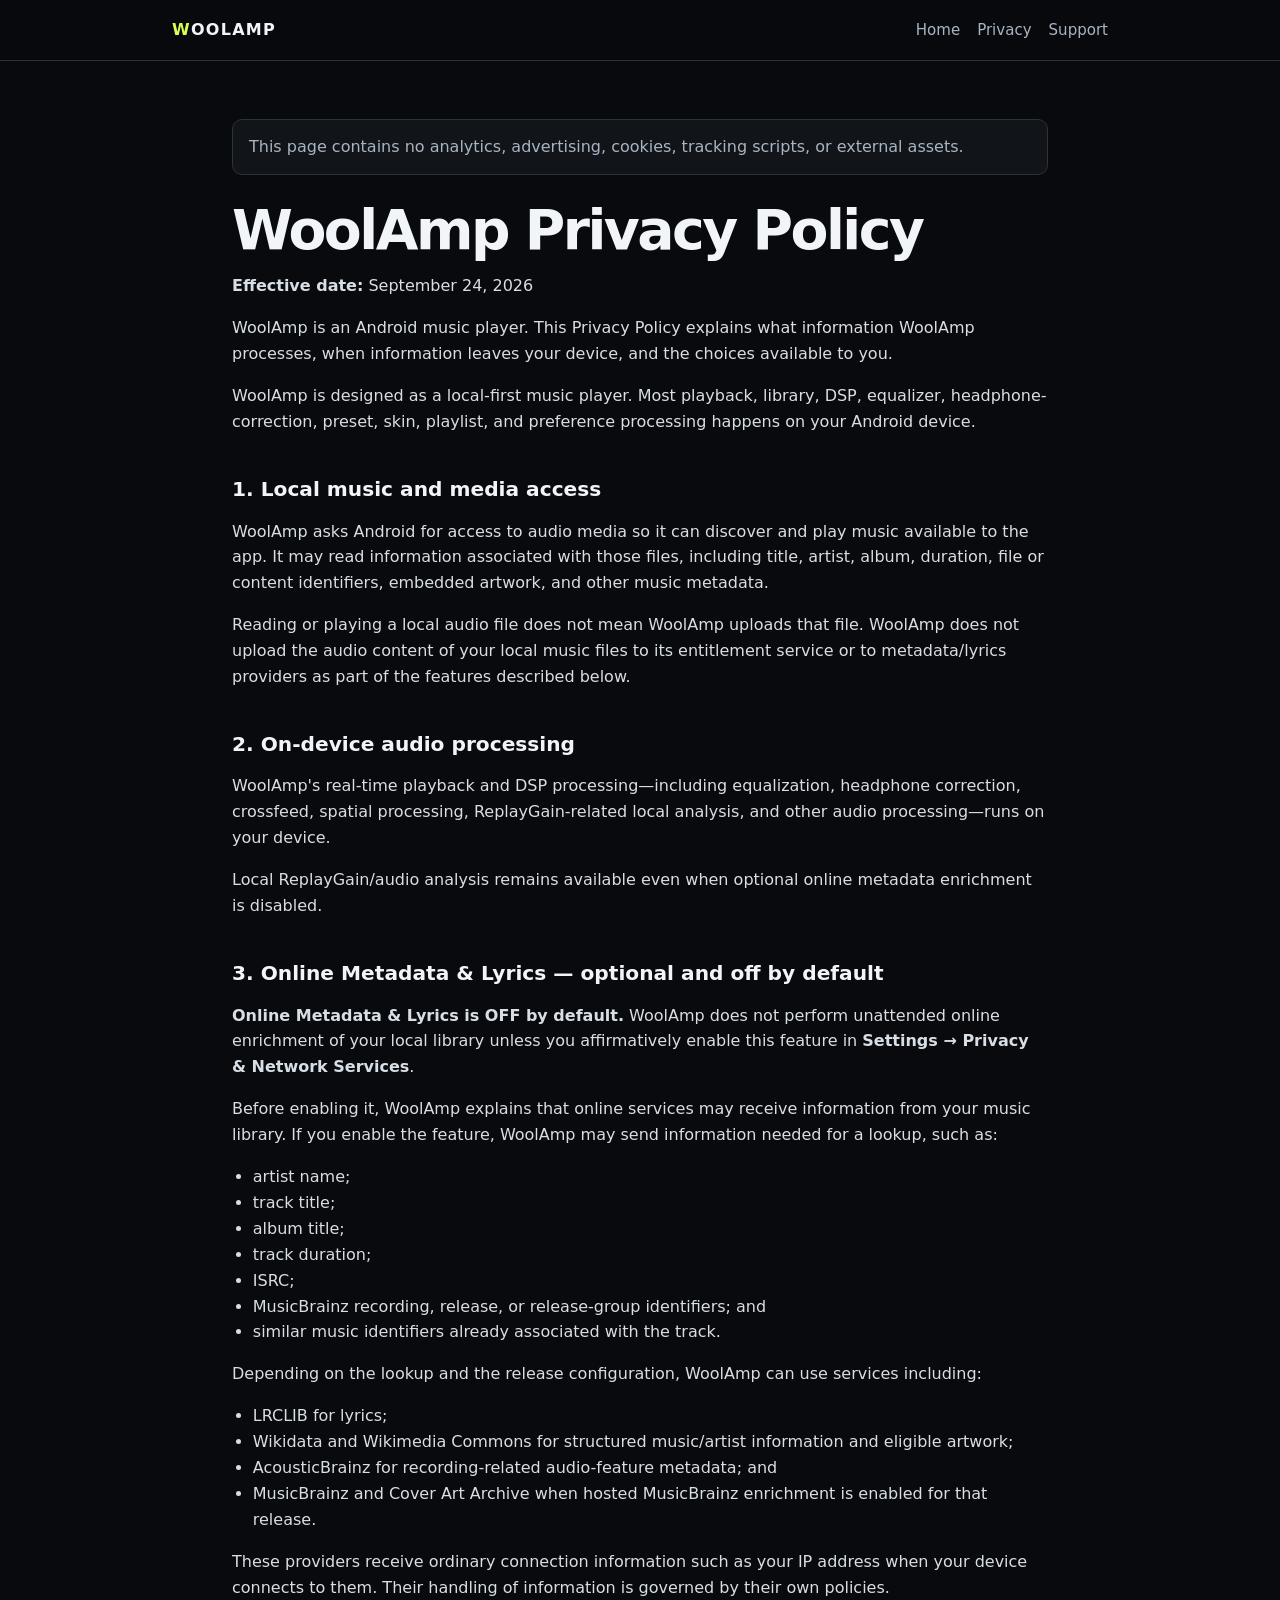
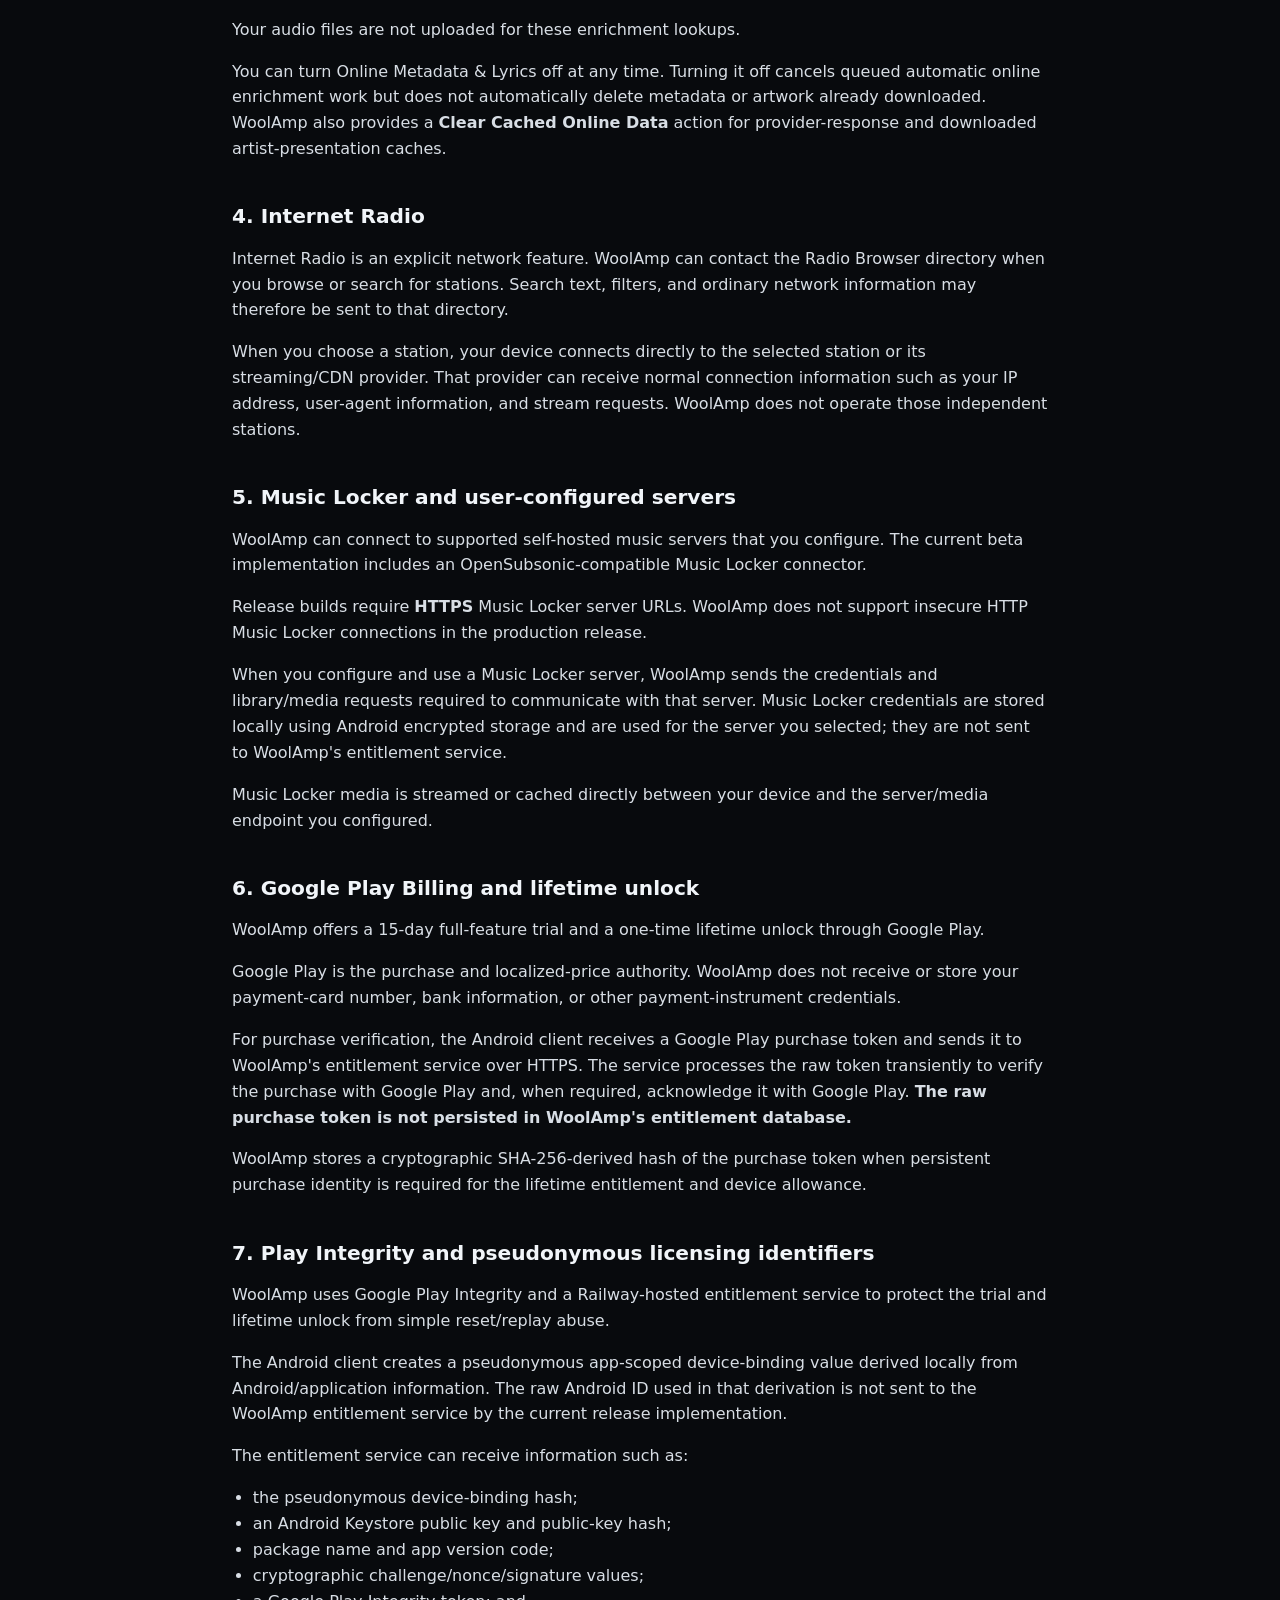
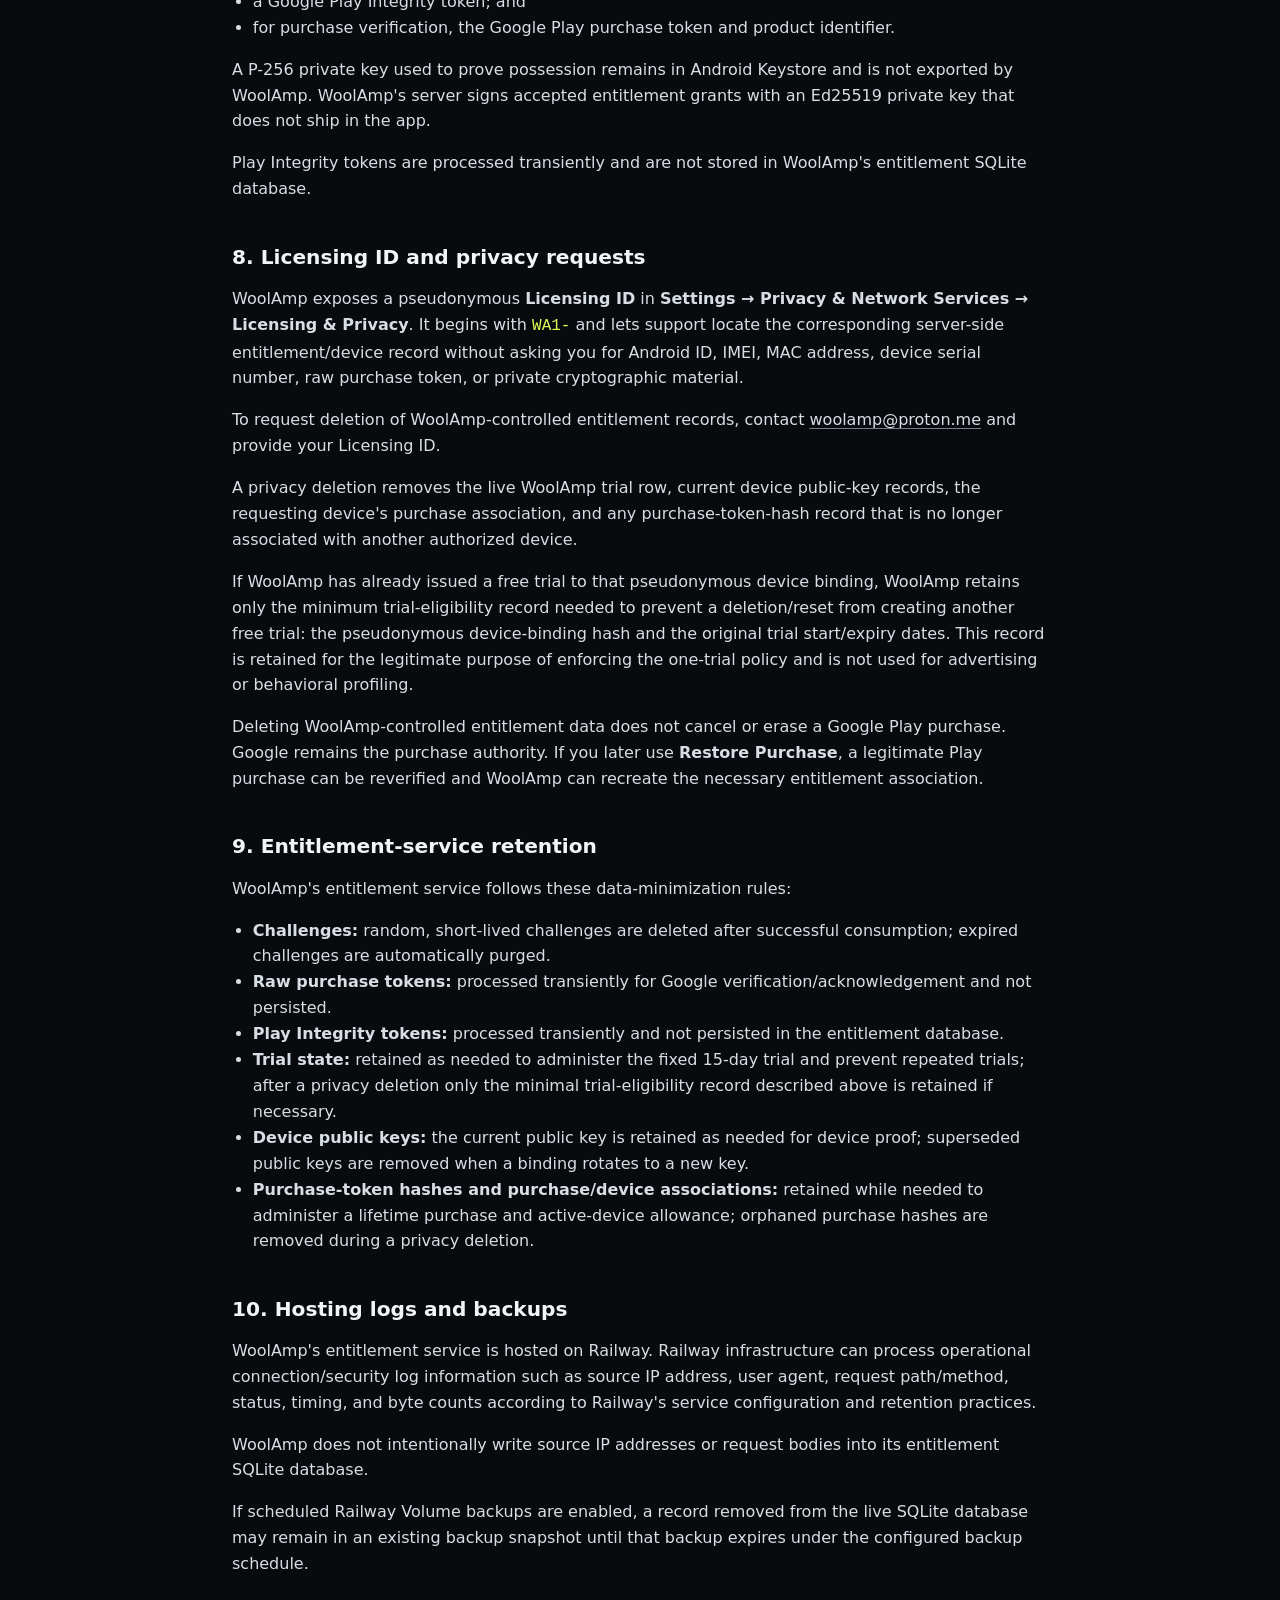
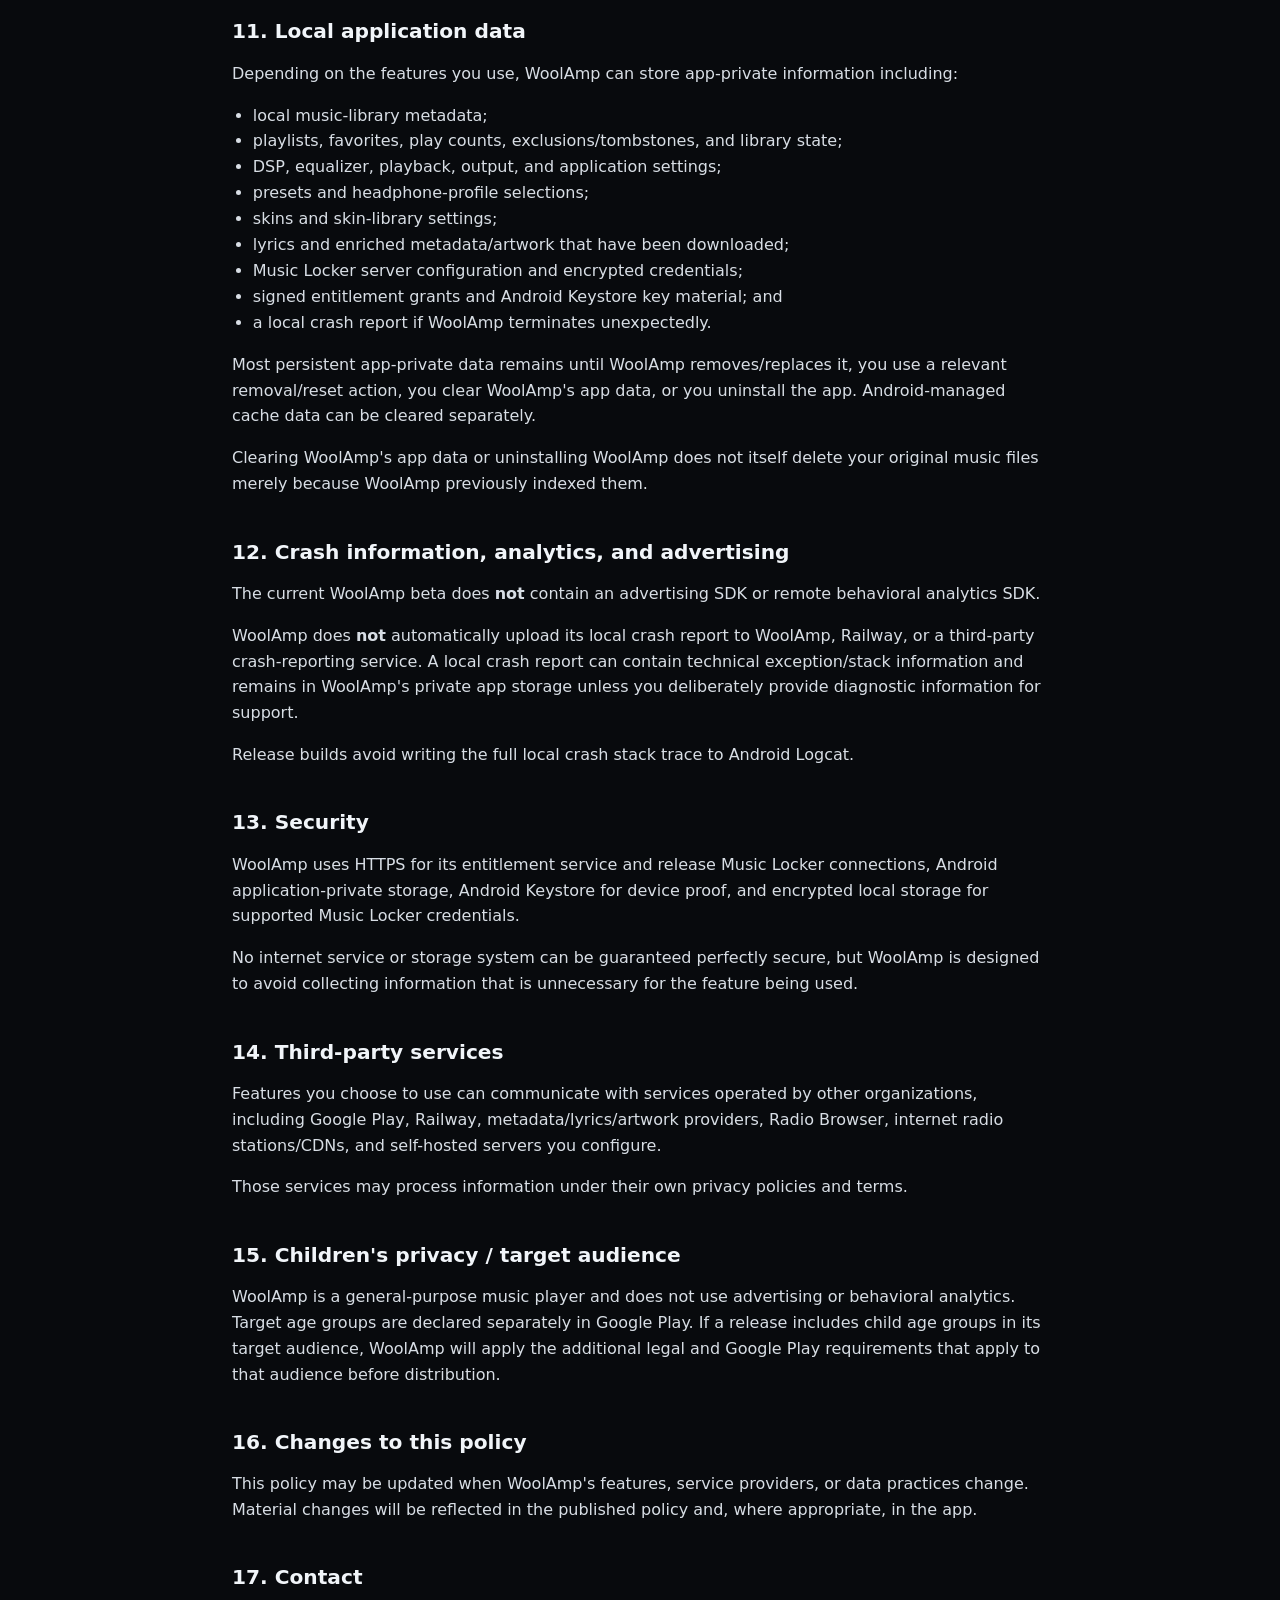
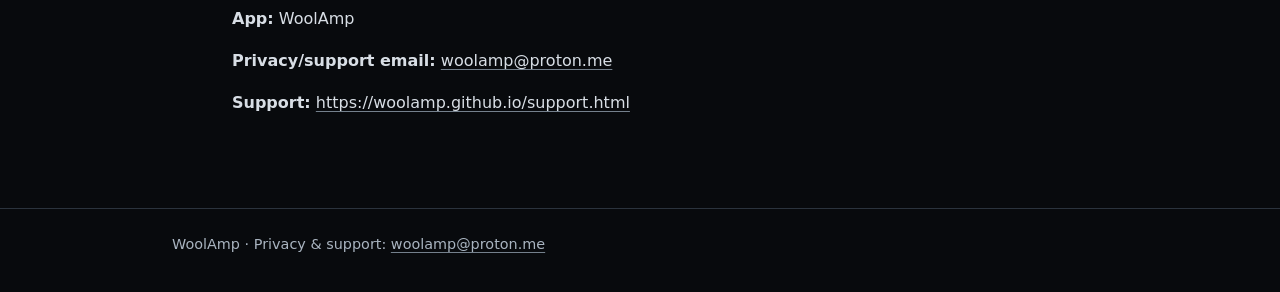
==== privacy-policy.html @ fbba28f6 "Resources" ====
<!doctype html>
<html lang="en">
<head>
<meta charset="utf-8">
<meta name="viewport" content="width=device-width,initial-scale=1">
<meta name="description" content="WoolAmp Privacy Policy: local media, optional online services, licensing, retention, deletion, security, and support.">
<meta name="color-scheme" content="dark">
<title>WoolAmp Privacy Policy</title>
<link rel="stylesheet" href="assets/site.css">
</head>
<body>
<header class="site-header"><div class="header-inner"><a class="brand" href="index.html"><span class="brand-mark">W</span>oolAmp</a><nav aria-label="Primary"><a href="index.html">Home</a><a href="privacy-policy.html">Privacy</a><a href="support.html">Support</a></nav></div></header>
<main class="policy">
<div class="notice">This page contains no analytics, advertising, cookies, tracking scripts, or external assets.</div>
<h1>WoolAmp Privacy Policy</h1>
<p><strong>Effective date:</strong> September 24, 2026</p>
<p>WoolAmp is an Android music player. This Privacy Policy explains what information WoolAmp processes, when information leaves your device, and the choices available to you.</p>
<p>WoolAmp is designed as a local-first music player. Most playback, library, DSP, equalizer, headphone-correction, preset, skin, playlist, and preference processing happens on your Android device.</p>
<h2>1. Local music and media access</h2>
<p>WoolAmp asks Android for access to audio media so it can discover and play music available to the app. It may read information associated with those files, including title, artist, album, duration, file or content identifiers, embedded artwork, and other music metadata.</p>
<p>Reading or playing a local audio file does not mean WoolAmp uploads that file. WoolAmp does not upload the audio content of your local music files to its entitlement service or to metadata/lyrics providers as part of the features described below.</p>
<h2>2. On-device audio processing</h2>
<p>WoolAmp's real-time playback and DSP processing—including equalization, headphone correction, crossfeed, spatial processing, ReplayGain-related local analysis, and other audio processing—runs on your device.</p>
<p>Local ReplayGain/audio analysis remains available even when optional online metadata enrichment is disabled.</p>
<h2>3. Online Metadata &amp; Lyrics — optional and off by default</h2>
<p><strong>Online Metadata &amp; Lyrics is OFF by default.</strong> WoolAmp does not perform unattended online enrichment of your local library unless you affirmatively enable this feature in <strong>Settings → Privacy &amp; Network Services</strong>.</p>
<p>Before enabling it, WoolAmp explains that online services may receive information from your music library. If you enable the feature, WoolAmp may send information needed for a lookup, such as:</p>
<ul>
<li>artist name;</li>
<li>track title;</li>
<li>album title;</li>
<li>track duration;</li>
<li>ISRC;</li>
<li>MusicBrainz recording, release, or release-group identifiers; and</li>
<li>similar music identifiers already associated with the track.</li>
</ul>
<p>Depending on the lookup and the release configuration, WoolAmp can use services including:</p>
<ul>
<li>LRCLIB for lyrics;</li>
<li>Wikidata and Wikimedia Commons for structured music/artist information and eligible artwork;</li>
<li>AcousticBrainz for recording-related audio-feature metadata; and</li>
<li>MusicBrainz and Cover Art Archive when hosted MusicBrainz enrichment is enabled for that release.</li>
</ul>
<p>These providers receive ordinary connection information such as your IP address when your device connects to them. Their handling of information is governed by their own policies.</p>
<p>Your audio files are not uploaded for these enrichment lookups.</p>
<p>You can turn Online Metadata &amp; Lyrics off at any time. Turning it off cancels queued automatic online enrichment work but does not automatically delete metadata or artwork already downloaded. WoolAmp also provides a <strong>Clear Cached Online Data</strong> action for provider-response and downloaded artist-presentation caches.</p>
<h2>4. Internet Radio</h2>
<p>Internet Radio is an explicit network feature. WoolAmp can contact the Radio Browser directory when you browse or search for stations. Search text, filters, and ordinary network information may therefore be sent to that directory.</p>
<p>When you choose a station, your device connects directly to the selected station or its streaming/CDN provider. That provider can receive normal connection information such as your IP address, user-agent information, and stream requests. WoolAmp does not operate those independent stations.</p>
<h2>5. Music Locker and user-configured servers</h2>
<p>WoolAmp can connect to supported self-hosted music servers that you configure. The current beta implementation includes an OpenSubsonic-compatible Music Locker connector.</p>
<p>Release builds require <strong>HTTPS</strong> Music Locker server URLs. WoolAmp does not support insecure HTTP Music Locker connections in the production release.</p>
<p>When you configure and use a Music Locker server, WoolAmp sends the credentials and library/media requests required to communicate with that server. Music Locker credentials are stored locally using Android encrypted storage and are used for the server you selected; they are not sent to WoolAmp's entitlement service.</p>
<p>Music Locker media is streamed or cached directly between your device and the server/media endpoint you configured.</p>
<h2>6. Google Play Billing and lifetime unlock</h2>
<p>WoolAmp offers a 15-day full-feature trial and a one-time lifetime unlock through Google Play.</p>
<p>Google Play is the purchase and localized-price authority. WoolAmp does not receive or store your payment-card number, bank information, or other payment-instrument credentials.</p>
<p>For purchase verification, the Android client receives a Google Play purchase token and sends it to WoolAmp's entitlement service over HTTPS. The service processes the raw token transiently to verify the purchase with Google Play and, when required, acknowledge it with Google Play. <strong>The raw purchase token is not persisted in WoolAmp's entitlement database.</strong></p>
<p>WoolAmp stores a cryptographic SHA-256-derived hash of the purchase token when persistent purchase identity is required for the lifetime entitlement and device allowance.</p>
<h2>7. Play Integrity and pseudonymous licensing identifiers</h2>
<p>WoolAmp uses Google Play Integrity and a Railway-hosted entitlement service to protect the trial and lifetime unlock from simple reset/replay abuse.</p>
<p>The Android client creates a pseudonymous app-scoped device-binding value derived locally from Android/application information. The raw Android ID used in that derivation is not sent to the WoolAmp entitlement service by the current release implementation.</p>
<p>The entitlement service can receive information such as:</p>
<ul>
<li>the pseudonymous device-binding hash;</li>
<li>an Android Keystore public key and public-key hash;</li>
<li>package name and app version code;</li>
<li>cryptographic challenge/nonce/signature values;</li>
<li>a Google Play Integrity token; and</li>
<li>for purchase verification, the Google Play purchase token and product identifier.</li>
</ul>
<p>A P-256 private key used to prove possession remains in Android Keystore and is not exported by WoolAmp. WoolAmp's server signs accepted entitlement grants with an Ed25519 private key that does not ship in the app.</p>
<p>Play Integrity tokens are processed transiently and are not stored in WoolAmp's entitlement SQLite database.</p>
<h2>8. Licensing ID and privacy requests</h2>
<p>WoolAmp exposes a pseudonymous <strong>Licensing ID</strong> in <strong>Settings → Privacy &amp; Network Services → Licensing &amp; Privacy</strong>. It begins with <code>WA1-</code> and lets support locate the corresponding server-side entitlement/device record without asking you for Android ID, IMEI, MAC address, device serial number, raw purchase token, or private cryptographic material.</p>
<p>To request deletion of WoolAmp-controlled entitlement records, contact <a href="mailto:woolamp@proton.me">woolamp@proton.me</a> and provide your Licensing ID.</p>
<p>A privacy deletion removes the live WoolAmp trial row, current device public-key records, the requesting device's purchase association, and any purchase-token-hash record that is no longer associated with another authorized device.</p>
<p>If WoolAmp has already issued a free trial to that pseudonymous device binding, WoolAmp retains only the minimum trial-eligibility record needed to prevent a deletion/reset from creating another free trial: the pseudonymous device-binding hash and the original trial start/expiry dates. This record is retained for the legitimate purpose of enforcing the one-trial policy and is not used for advertising or behavioral profiling.</p>
<p>Deleting WoolAmp-controlled entitlement data does not cancel or erase a Google Play purchase. Google remains the purchase authority. If you later use <strong>Restore Purchase</strong>, a legitimate Play purchase can be reverified and WoolAmp can recreate the necessary entitlement association.</p>
<h2>9. Entitlement-service retention</h2>
<p>WoolAmp's entitlement service follows these data-minimization rules:</p>
<ul>
<li><strong>Challenges:</strong> random, short-lived challenges are deleted after successful consumption; expired challenges are automatically purged.</li>
<li><strong>Raw purchase tokens:</strong> processed transiently for Google verification/acknowledgement and not persisted.</li>
<li><strong>Play Integrity tokens:</strong> processed transiently and not persisted in the entitlement database.</li>
<li><strong>Trial state:</strong> retained as needed to administer the fixed 15-day trial and prevent repeated trials; after a privacy deletion only the minimal trial-eligibility record described above is retained if necessary.</li>
<li><strong>Device public keys:</strong> the current public key is retained as needed for device proof; superseded public keys are removed when a binding rotates to a new key.</li>
<li><strong>Purchase-token hashes and purchase/device associations:</strong> retained while needed to administer a lifetime purchase and active-device allowance; orphaned purchase hashes are removed during a privacy deletion.</li>
</ul>
<h2>10. Hosting logs and backups</h2>
<p>WoolAmp's entitlement service is hosted on Railway. Railway infrastructure can process operational connection/security log information such as source IP address, user agent, request path/method, status, timing, and byte counts according to Railway's service configuration and retention practices.</p>
<p>WoolAmp does not intentionally write source IP addresses or request bodies into its entitlement SQLite database.</p>
<p>If scheduled Railway Volume backups are enabled, a record removed from the live SQLite database may remain in an existing backup snapshot until that backup expires under the configured backup schedule.</p>
<h2>11. Local application data</h2>
<p>Depending on the features you use, WoolAmp can store app-private information including:</p>
<ul>
<li>local music-library metadata;</li>
<li>playlists, favorites, play counts, exclusions/tombstones, and library state;</li>
<li>DSP, equalizer, playback, output, and application settings;</li>
<li>presets and headphone-profile selections;</li>
<li>skins and skin-library settings;</li>
<li>lyrics and enriched metadata/artwork that have been downloaded;</li>
<li>Music Locker server configuration and encrypted credentials;</li>
<li>signed entitlement grants and Android Keystore key material; and</li>
<li>a local crash report if WoolAmp terminates unexpectedly.</li>
</ul>
<p>Most persistent app-private data remains until WoolAmp removes/replaces it, you use a relevant removal/reset action, you clear WoolAmp's app data, or you uninstall the app. Android-managed cache data can be cleared separately.</p>
<p>Clearing WoolAmp's app data or uninstalling WoolAmp does not itself delete your original music files merely because WoolAmp previously indexed them.</p>
<h2>12. Crash information, analytics, and advertising</h2>
<p>The current WoolAmp beta does <strong>not</strong> contain an advertising SDK or remote behavioral analytics SDK.</p>
<p>WoolAmp does <strong>not</strong> automatically upload its local crash report to WoolAmp, Railway, or a third-party crash-reporting service. A local crash report can contain technical exception/stack information and remains in WoolAmp's private app storage unless you deliberately provide diagnostic information for support.</p>
<p>Release builds avoid writing the full local crash stack trace to Android Logcat.</p>
<h2>13. Security</h2>
<p>WoolAmp uses HTTPS for its entitlement service and release Music Locker connections, Android application-private storage, Android Keystore for device proof, and encrypted local storage for supported Music Locker credentials.</p>
<p>No internet service or storage system can be guaranteed perfectly secure, but WoolAmp is designed to avoid collecting information that is unnecessary for the feature being used.</p>
<h2>14. Third-party services</h2>
<p>Features you choose to use can communicate with services operated by other organizations, including Google Play, Railway, metadata/lyrics/artwork providers, Radio Browser, internet radio stations/CDNs, and self-hosted servers you configure.</p>
<p>Those services may process information under their own privacy policies and terms.</p>
<h2>15. Children's privacy / target audience</h2>
<p>WoolAmp is a general-purpose music player and does not use advertising or behavioral analytics. Target age groups are declared separately in Google Play. If a release includes child age groups in its target audience, WoolAmp will apply the additional legal and Google Play requirements that apply to that audience before distribution.</p>
<h2>16. Changes to this policy</h2>
<p>This policy may be updated when WoolAmp's features, service providers, or data practices change. Material changes will be reflected in the published policy and, where appropriate, in the app.</p>
<h2>17. Contact</h2>
<p><strong>App:</strong> WoolAmp</p>
<p><strong>Privacy/support email:</strong> <a href="mailto:woolamp@proton.me">woolamp@proton.me</a></p>
<p><strong>Support:</strong> <a href="https://woolamp.github.io/support.html">https://woolamp.github.io/support.html</a></p>
</main>
<footer><div class="footer-inner">WoolAmp · Privacy &amp; support: <a href="mailto:woolamp@proton.me">woolamp@proton.me</a></div></footer>
</body>
</html>
---- assets/site.css ----
:root{color-scheme:dark;--bg:#080a0d;--panel:#11151a;--panel2:#171c22;--text:#f1f5f9;--muted:#a9b4c0;--line:#2b333d;--accent:#d9ff54;--accent2:#b8df35;--max:980px;font-family:Inter,ui-sans-serif,system-ui,-apple-system,BlinkMacSystemFont,"Segoe UI",sans-serif}
*{box-sizing:border-box}html{background:var(--bg)}body{margin:0;background:var(--bg);color:var(--text);line-height:1.62}a{color:inherit;text-decoration-color:#74808c;text-underline-offset:.18em}a:hover{color:var(--accent);text-decoration-color:var(--accent)}.site-header{border-bottom:1px solid var(--line);background:rgba(8,10,13,.96)}.header-inner{max-width:var(--max);margin:0 auto;padding:17px 22px;display:flex;gap:24px;align-items:center;justify-content:space-between}.brand{font-weight:780;letter-spacing:.08em;text-transform:uppercase;text-decoration:none}.brand-mark{color:var(--accent)}nav{display:flex;flex-wrap:wrap;gap:17px}nav a{color:var(--muted);text-decoration:none;font-size:.94rem}main{max-width:var(--max);margin:0 auto;padding:58px 22px 76px}.hero{max-width:760px;padding:28px 0 26px}.eyebrow{color:var(--accent);font-size:.78rem;font-weight:800;letter-spacing:.14em;text-transform:uppercase}h1{margin:.18em 0 .3em;font-size:clamp(2.2rem,7vw,4.8rem);line-height:.98;letter-spacing:-.045em}.policy h1,.support h1{font-size:clamp(2rem,5vw,3.45rem)}h2{margin:2.1em 0 .55em;font-size:1.26rem;line-height:1.25}p,li{color:#d8dee5}.lede{color:var(--muted);font-size:clamp(1.05rem,2.2vw,1.25rem);max-width:700px}.cards{display:grid;grid-template-columns:repeat(2,minmax(0,1fr));gap:14px;margin-top:34px}.card{display:block;border:1px solid var(--line);background:var(--panel);border-radius:14px;padding:22px;text-decoration:none}.card:hover{border-color:#66717c;background:var(--panel2);color:var(--text)}.card strong{display:block;margin-bottom:7px;font-size:1.06rem}.card span{color:var(--muted)}.notice{border:1px solid var(--line);background:var(--panel);border-radius:10px;padding:14px 16px;color:var(--muted);margin:0 0 28px}.policy{max-width:860px}.policy ul{padding-left:1.3rem}.policy code,.support code{font-family:ui-monospace,SFMono-Regular,Menlo,Consolas,monospace;color:var(--accent)}.contact-box{margin-top:28px;border:1px solid var(--line);background:var(--panel);border-radius:14px;padding:20px}.button{display:inline-block;margin-top:8px;padding:10px 15px;border-radius:9px;background:var(--accent);color:#111;text-decoration:none;font-weight:750}.button:hover{color:#000;background:var(--accent2)}footer{border-top:1px solid var(--line);color:var(--muted)}.footer-inner{max-width:var(--max);margin:0 auto;padding:24px 22px 38px;font-size:.9rem}@media(max-width:680px){.header-inner{align-items:flex-start;flex-direction:column;gap:10px}main{padding-top:38px}.cards{grid-template-columns:1fr}}
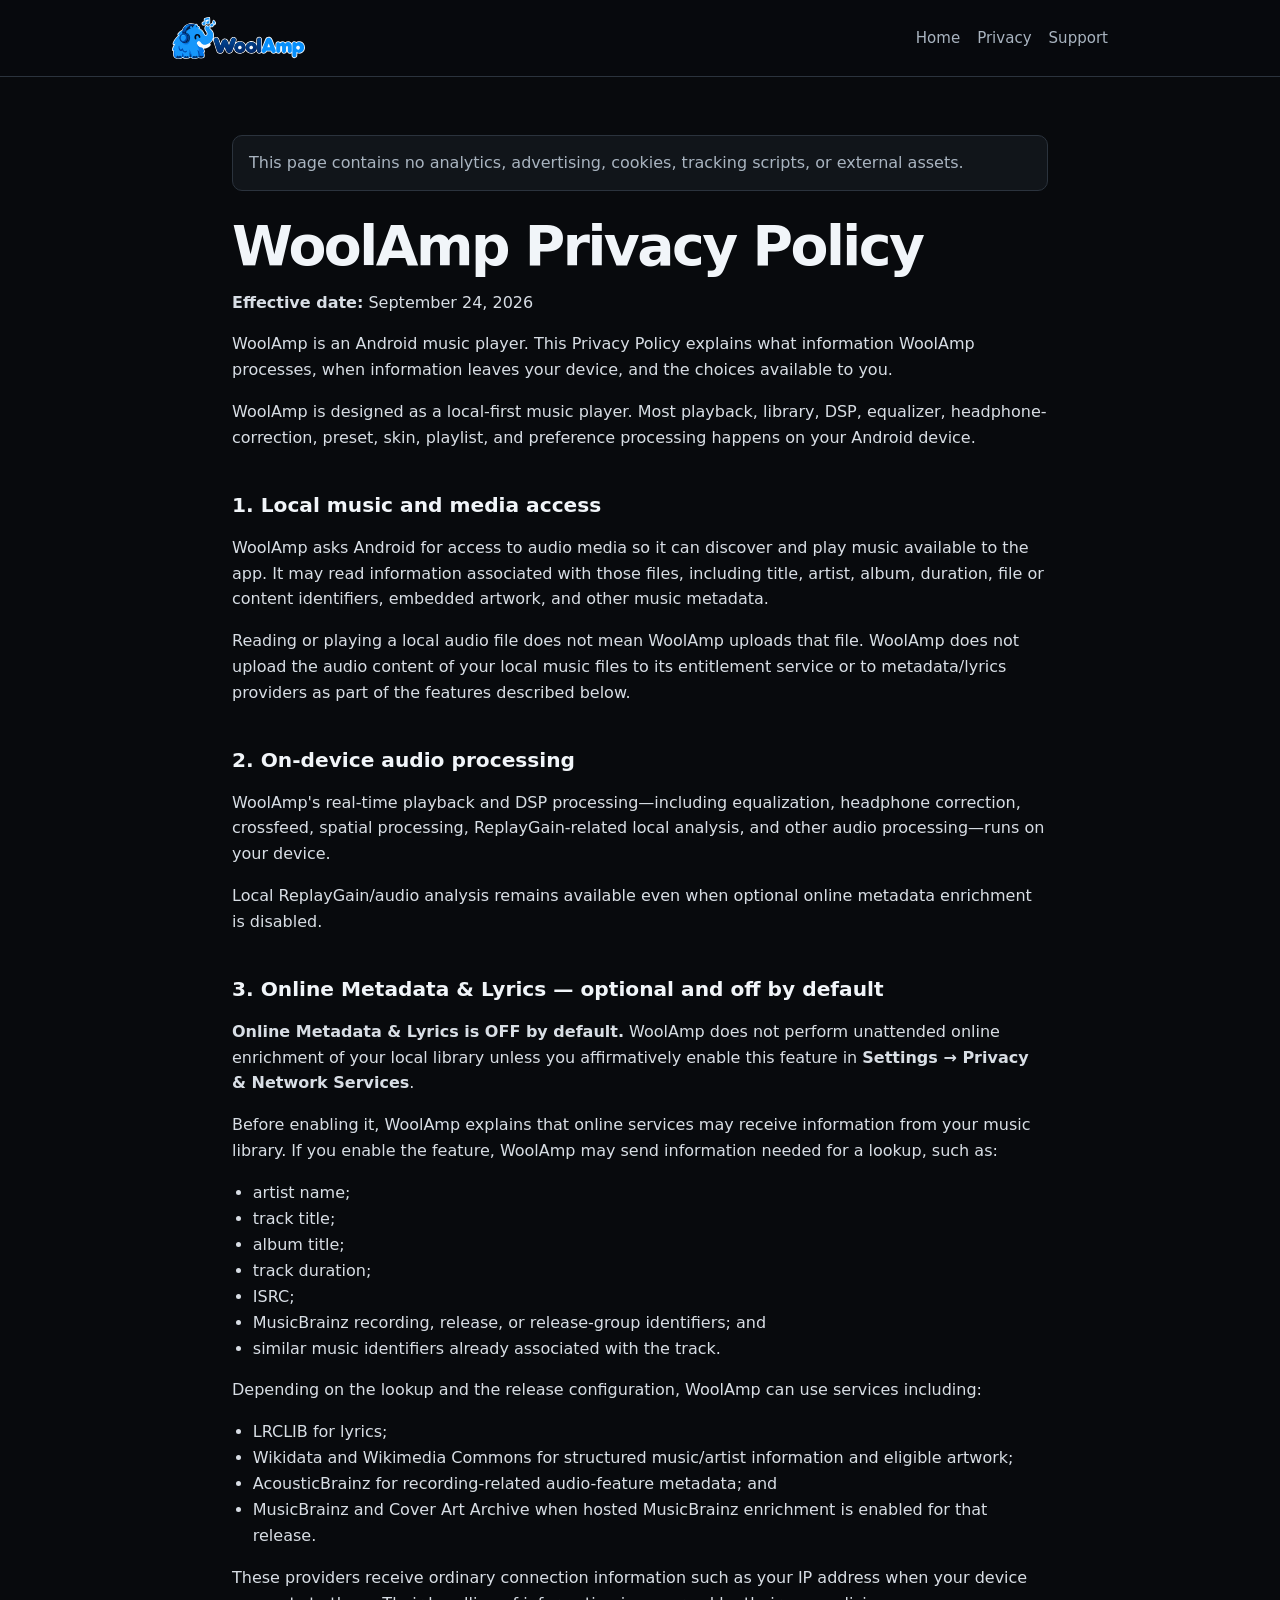
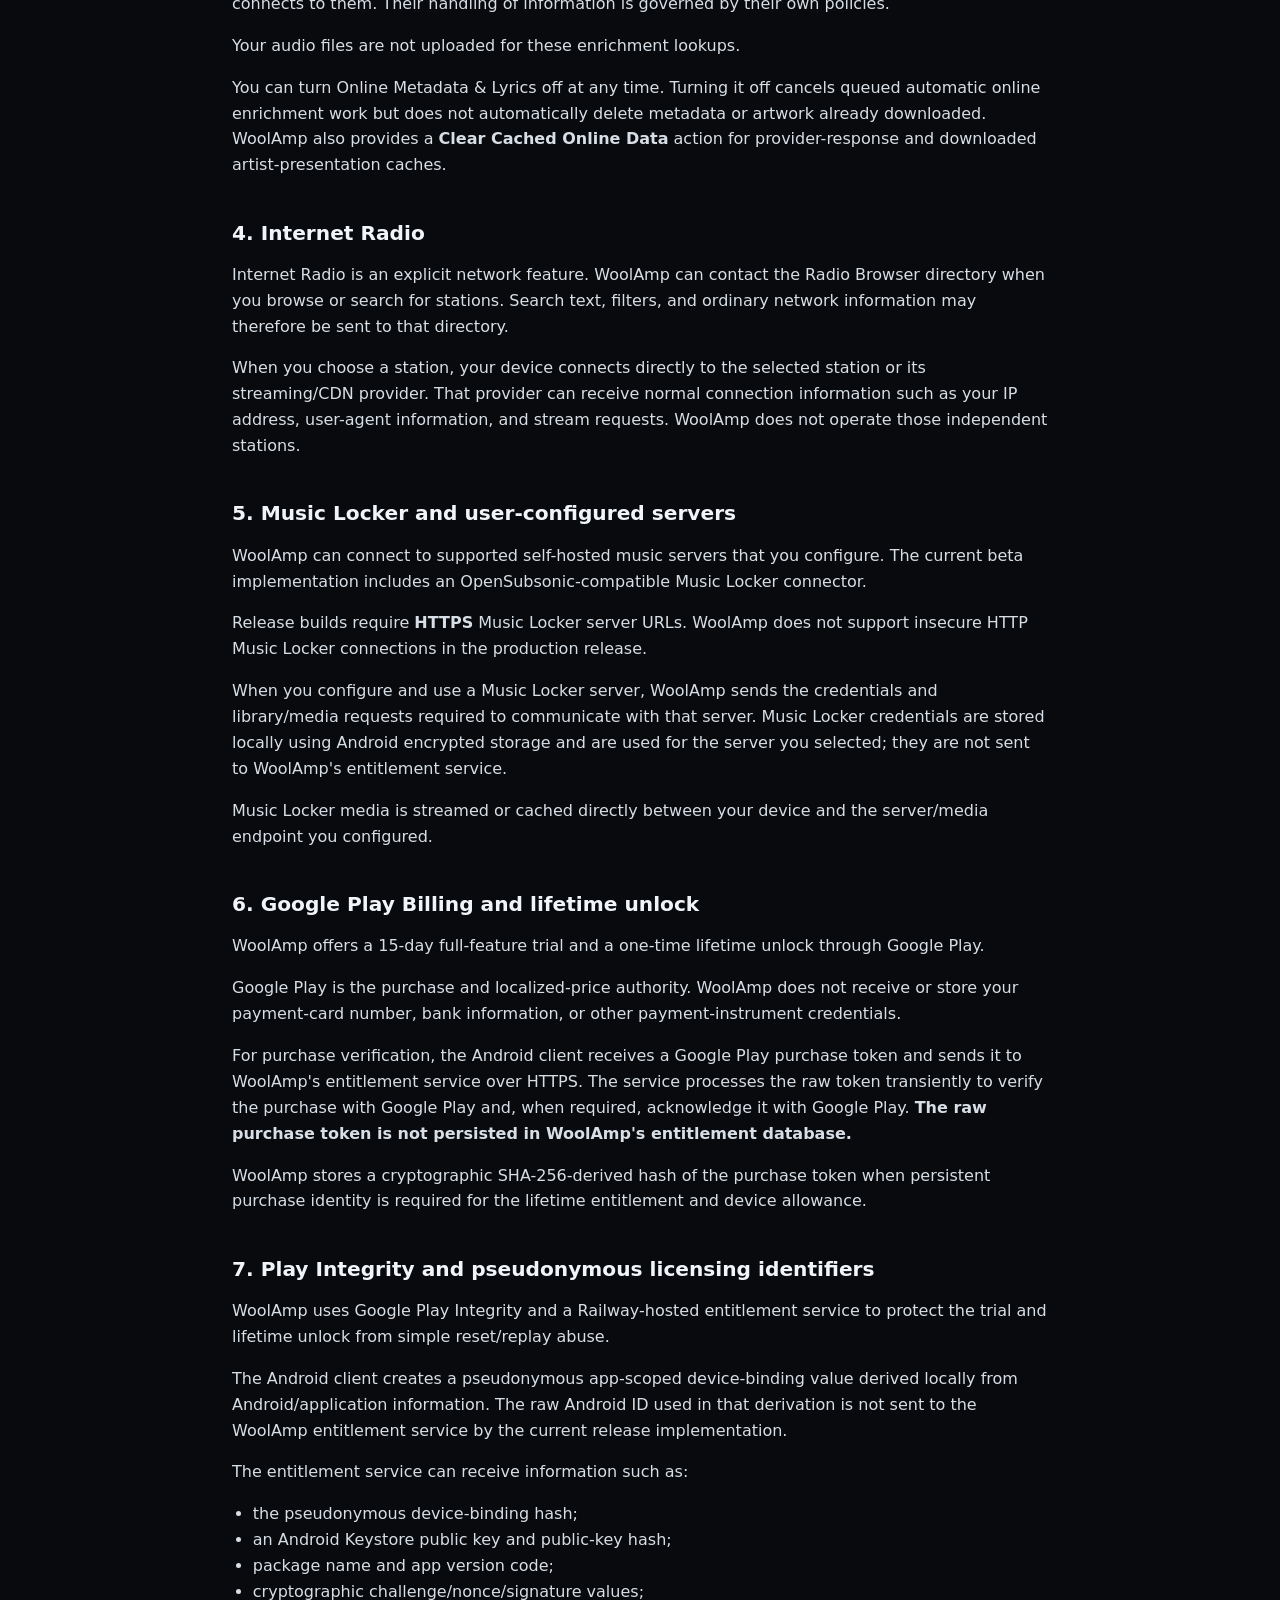
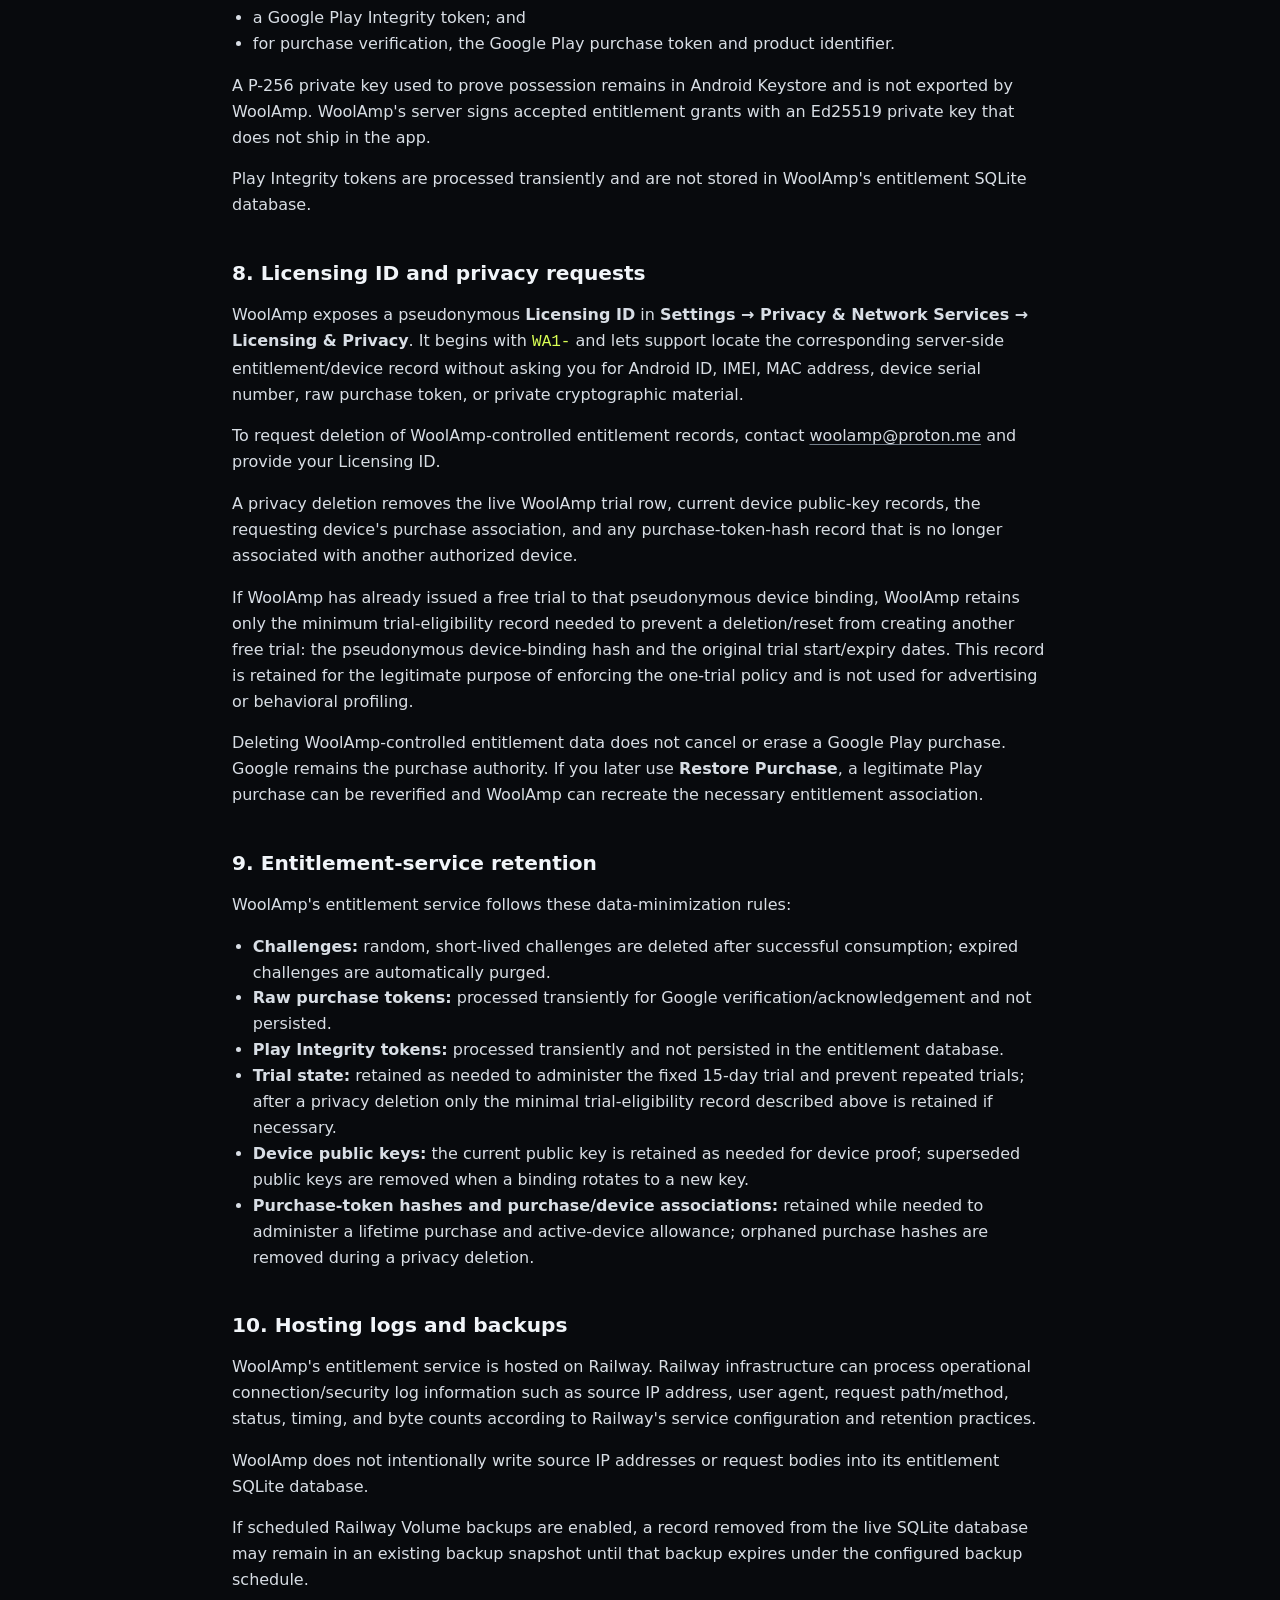
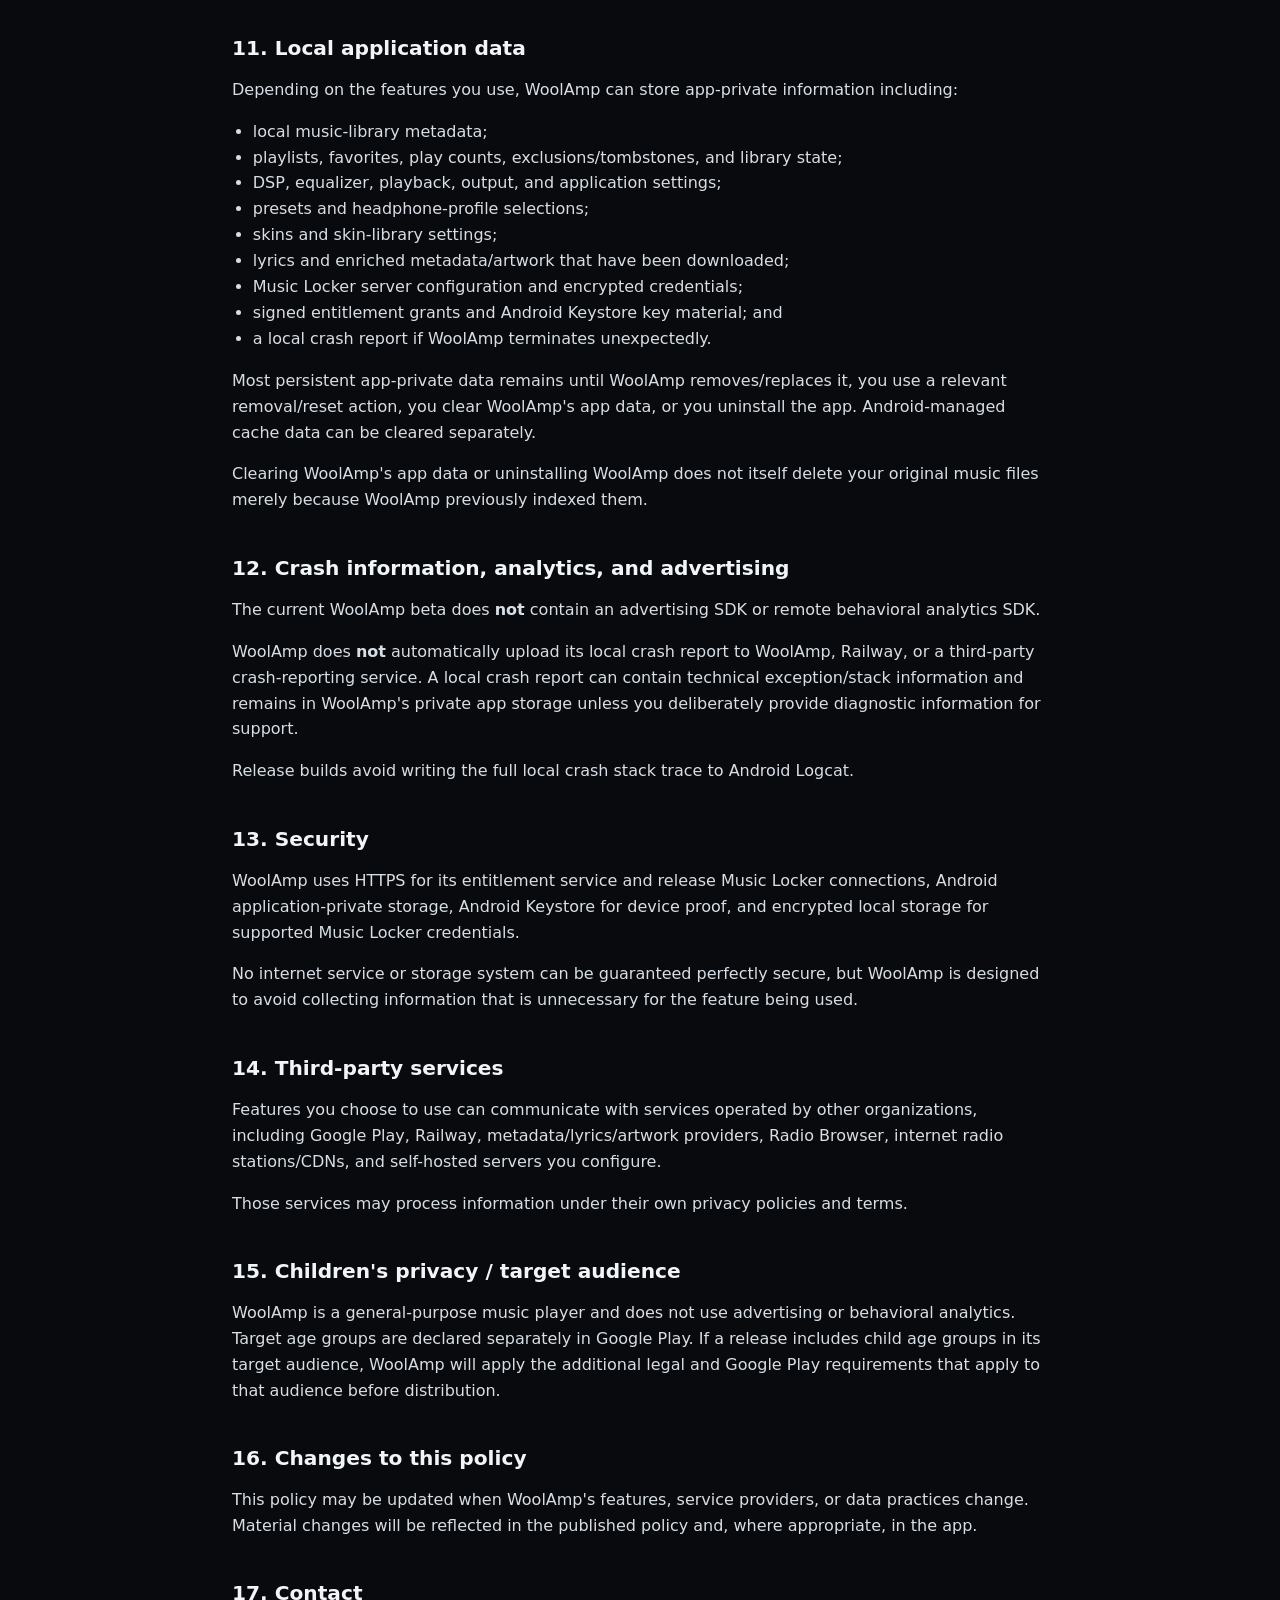
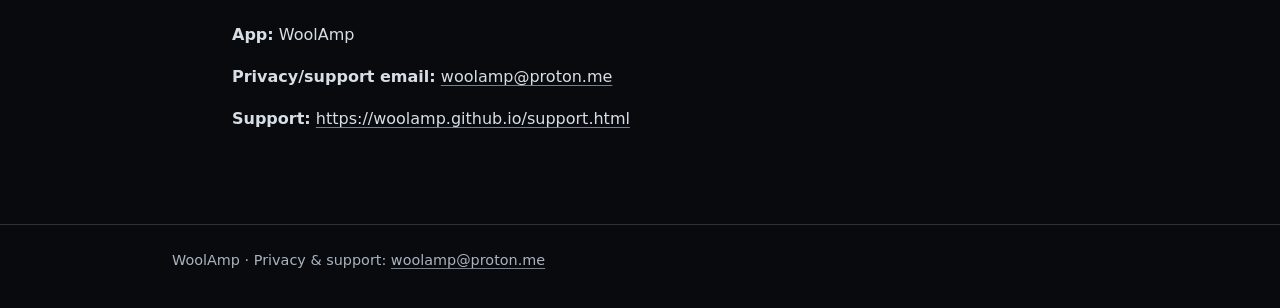
==== commit 0ed7c9aa: "Move WoolAmp branding into site header" ====
--- a/privacy-policy.html
+++ b/privacy-policy.html
@@ -9,7 +9,9 @@
 <link rel="stylesheet" href="assets/site.css">
 </head>
 <body>
-<header class="site-header"><div class="header-inner"><a class="brand" href="index.html"><span class="brand-mark">W</span>oolAmp</a><nav aria-label="Primary"><a href="index.html">Home</a><a href="privacy-policy.html">Privacy</a><a href="support.html">Support</a></nav></div></header>
+<header class="site-header"><div class="header-inner"><a class="brand brand-logo-link" href="index.html" aria-label="WoolAmp home">
+<img src="assets/woolamp-brand.svg" alt="WoolAmp" class="site-brand-logo">
+</a><nav aria-label="Primary"><a href="index.html">Home</a><a href="privacy-policy.html">Privacy</a><a href="support.html">Support</a></nav></div></header>
 <main class="policy">
 <div class="notice">This page contains no analytics, advertising, cookies, tracking scripts, or external assets.</div>
 <h1>WoolAmp Privacy Policy</h1>
--- a/assets/site.css
+++ b/assets/site.css
@@ -1,2 +1,45 @@
 :root{color-scheme:dark;--bg:#080a0d;--panel:#11151a;--panel2:#171c22;--text:#f1f5f9;--muted:#a9b4c0;--line:#2b333d;--accent:#d9ff54;--accent2:#b8df35;--max:980px;font-family:Inter,ui-sans-serif,system-ui,-apple-system,BlinkMacSystemFont,"Segoe UI",sans-serif}
 *{box-sizing:border-box}html{background:var(--bg)}body{margin:0;background:var(--bg);color:var(--text);line-height:1.62}a{color:inherit;text-decoration-color:#74808c;text-underline-offset:.18em}a:hover{color:var(--accent);text-decoration-color:var(--accent)}.site-header{border-bottom:1px solid var(--line);background:rgba(8,10,13,.96)}.header-inner{max-width:var(--max);margin:0 auto;padding:17px 22px;display:flex;gap:24px;align-items:center;justify-content:space-between}.brand{font-weight:780;letter-spacing:.08em;text-transform:uppercase;text-decoration:none}.brand-mark{color:var(--accent)}nav{display:flex;flex-wrap:wrap;gap:17px}nav a{color:var(--muted);text-decoration:none;font-size:.94rem}main{max-width:var(--max);margin:0 auto;padding:58px 22px 76px}.hero{max-width:760px;padding:28px 0 26px}.eyebrow{color:var(--accent);font-size:.78rem;font-weight:800;letter-spacing:.14em;text-transform:uppercase}h1{margin:.18em 0 .3em;font-size:clamp(2.2rem,7vw,4.8rem);line-height:.98;letter-spacing:-.045em}.policy h1,.support h1{font-size:clamp(2rem,5vw,3.45rem)}h2{margin:2.1em 0 .55em;font-size:1.26rem;line-height:1.25}p,li{color:#d8dee5}.lede{color:var(--muted);font-size:clamp(1.05rem,2.2vw,1.25rem);max-width:700px}.cards{display:grid;grid-template-columns:repeat(2,minmax(0,1fr));gap:14px;margin-top:34px}.card{display:block;border:1px solid var(--line);background:var(--panel);border-radius:14px;padding:22px;text-decoration:none}.card:hover{border-color:#66717c;background:var(--panel2);color:var(--text)}.card strong{display:block;margin-bottom:7px;font-size:1.06rem}.card span{color:var(--muted)}.notice{border:1px solid var(--line);background:var(--panel);border-radius:10px;padding:14px 16px;color:var(--muted);margin:0 0 28px}.policy{max-width:860px}.policy ul{padding-left:1.3rem}.policy code,.support code{font-family:ui-monospace,SFMono-Regular,Menlo,Consolas,monospace;color:var(--accent)}.contact-box{margin-top:28px;border:1px solid var(--line);background:var(--panel);border-radius:14px;padding:20px}.button{display:inline-block;margin-top:8px;padding:10px 15px;border-radius:9px;background:var(--accent);color:#111;text-decoration:none;font-weight:750}.button:hover{color:#000;background:var(--accent2)}footer{border-top:1px solid var(--line);color:var(--muted)}.footer-inner{max-width:var(--max);margin:0 auto;padding:24px 22px 38px;font-size:.9rem}@media(max-width:680px){.header-inner{align-items:flex-start;flex-direction:column;gap:10px}main{padding-top:38px}.cards{grid-template-columns:1fr}}
+
+
+/* WoolAmp SVG hero branding */
+.hero-brand {
+    margin: 1rem 0 1.5rem;
+    line-height: 0;
+}
+
+.hero-brand img {
+    display: block;
+    width: min(100%, 850px);
+    height: auto;
+    margin: 0;
+}
+
+@media (max-width: 700px) {
+    .hero-brand img {
+        width: 100%;
+    }
+}
+
+
+/* WoolAmp header SVG branding */
+.brand-logo-link {
+    display: flex;
+    align-items: center;
+    padding: 0;
+    line-height: 0;
+}
+
+.site-brand-logo {
+    display: block;
+    height: 42px;
+    width: auto;
+    max-width: 190px;
+}
+
+@media (max-width: 700px) {
+    .site-brand-logo {
+        height: 34px;
+        max-width: 150px;
+    }
+}
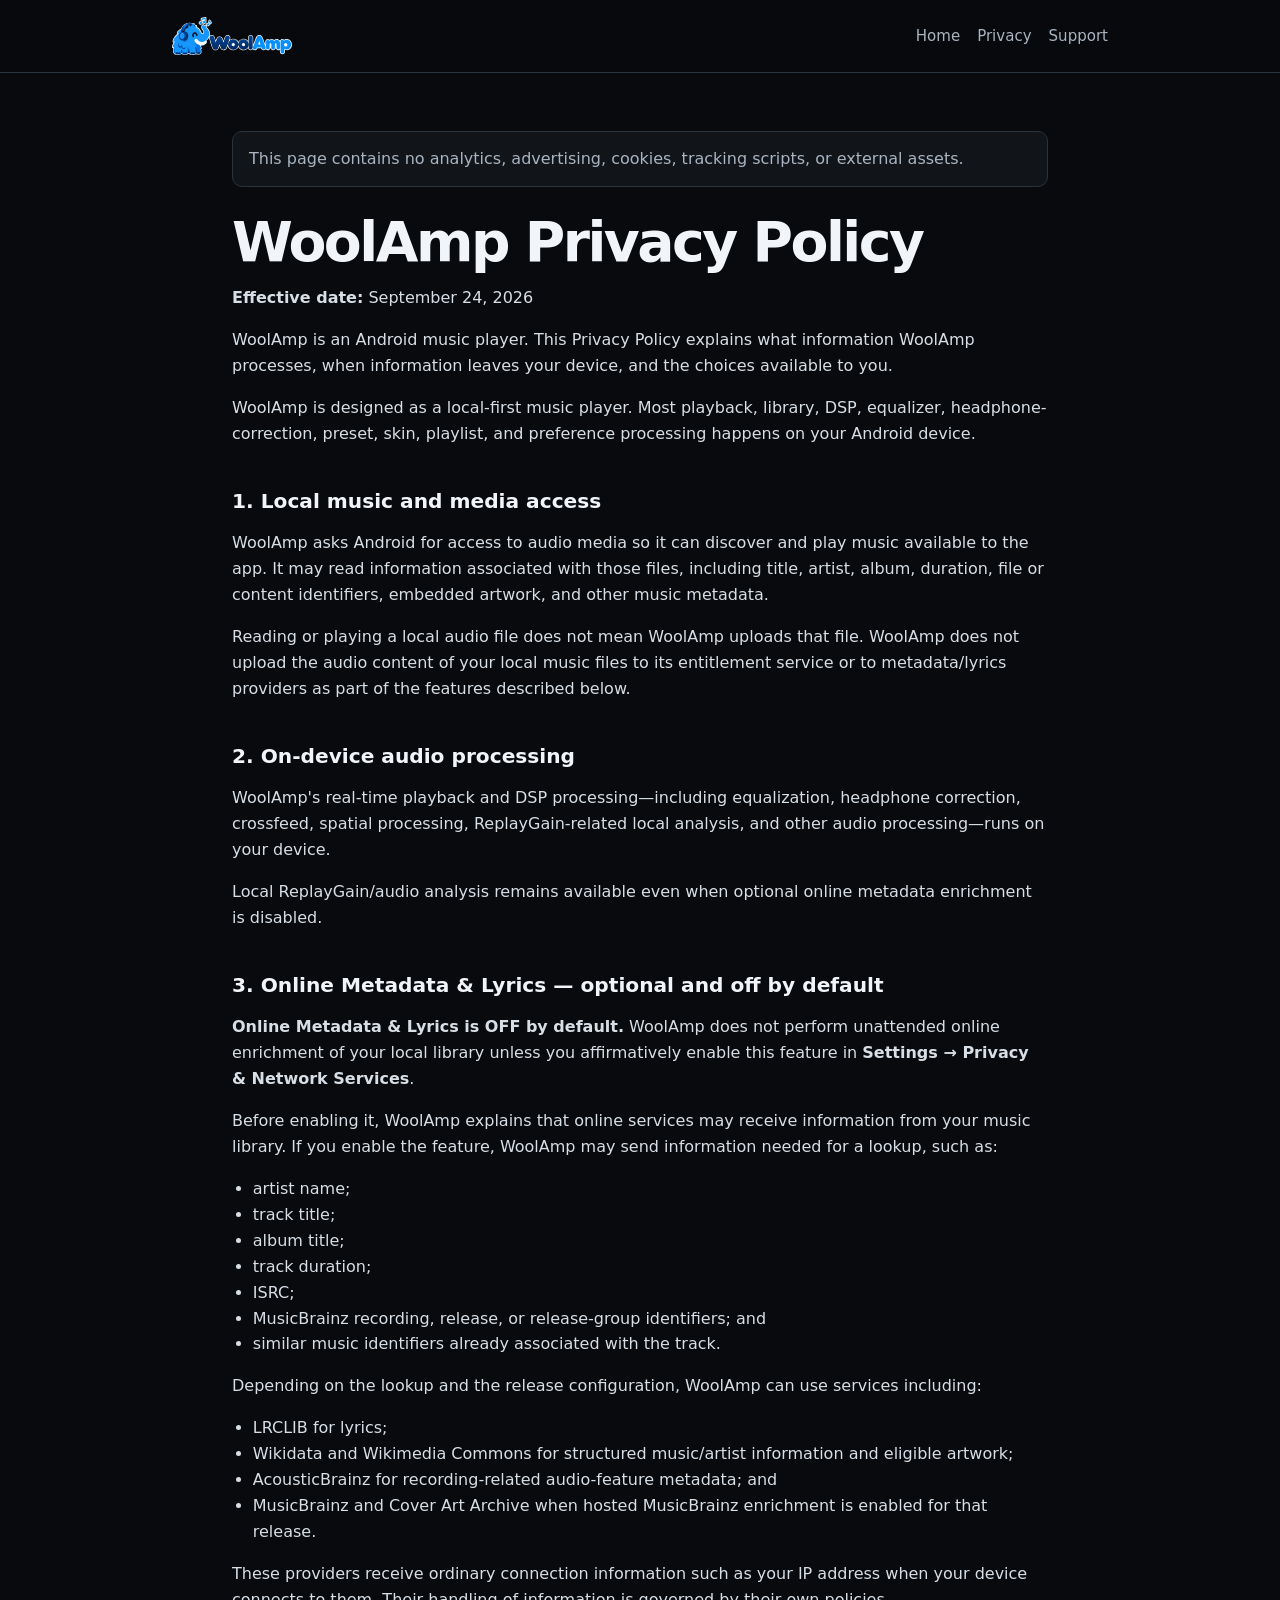
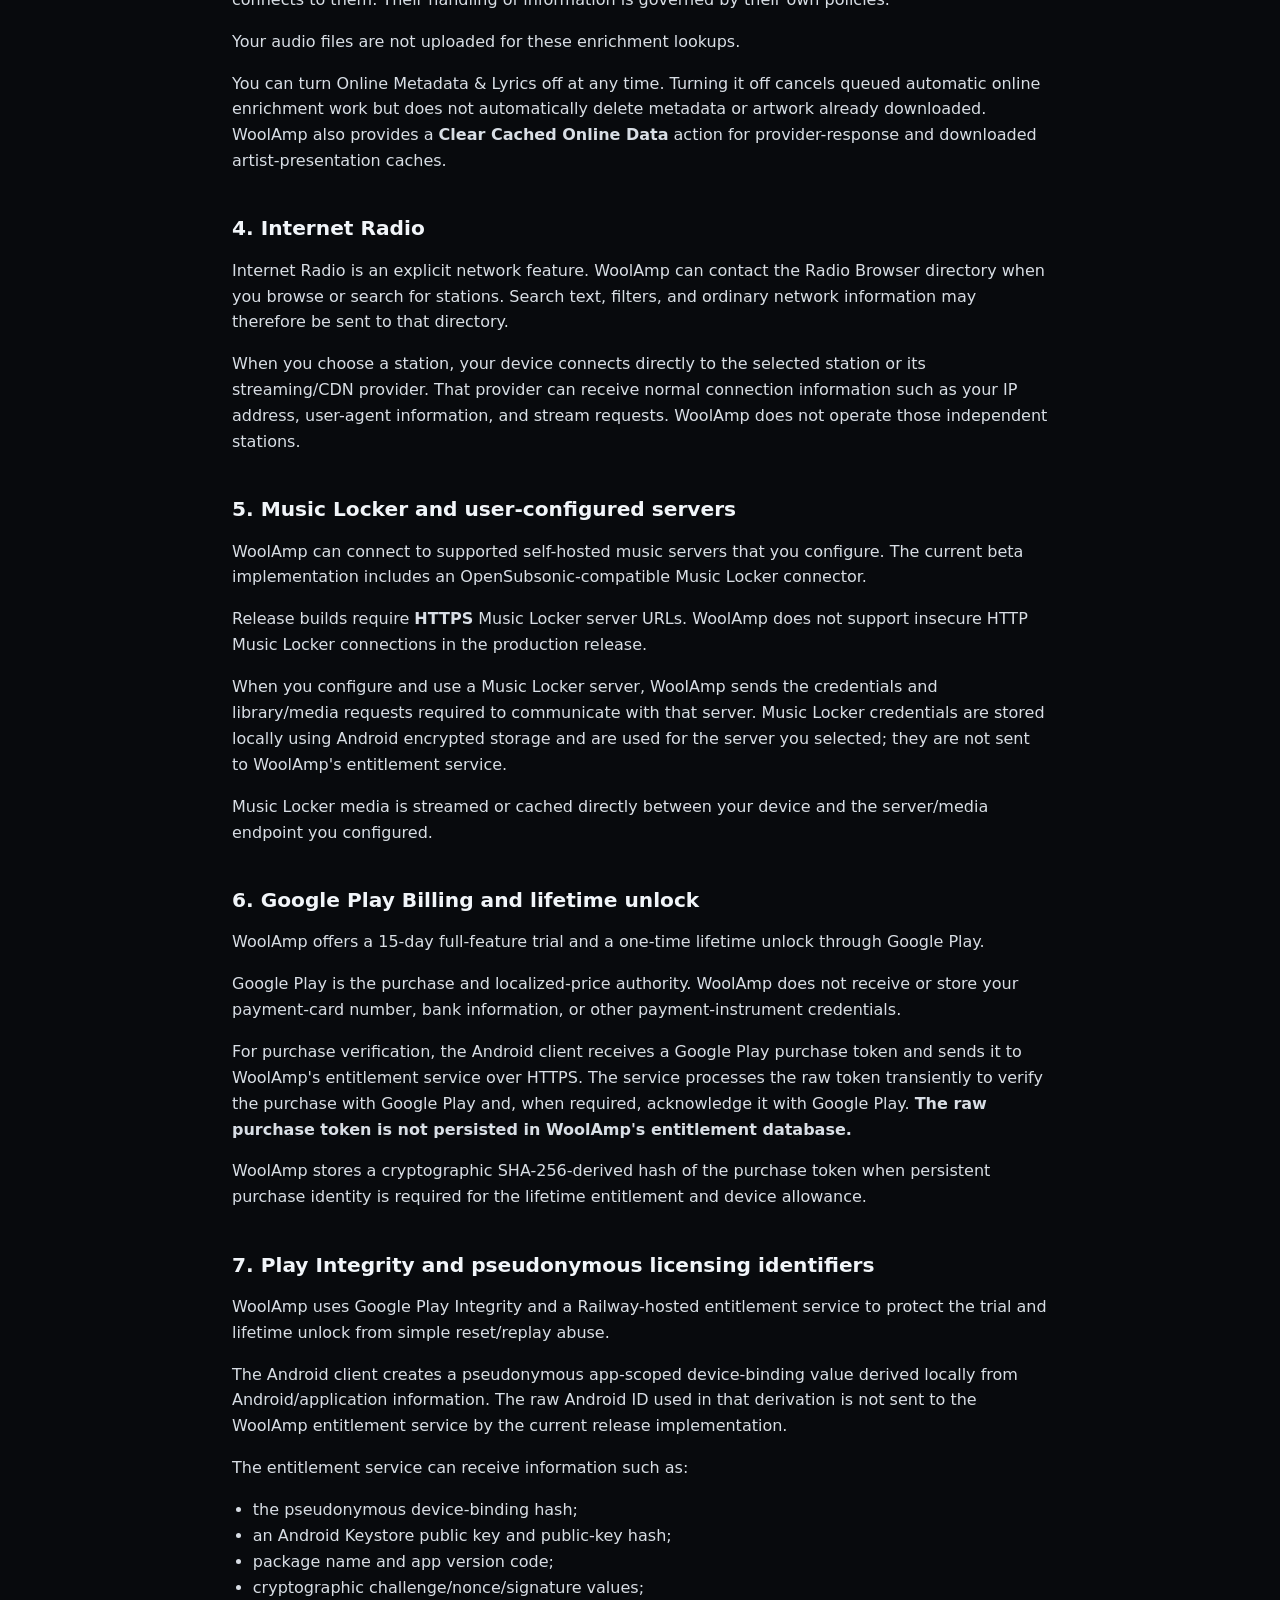
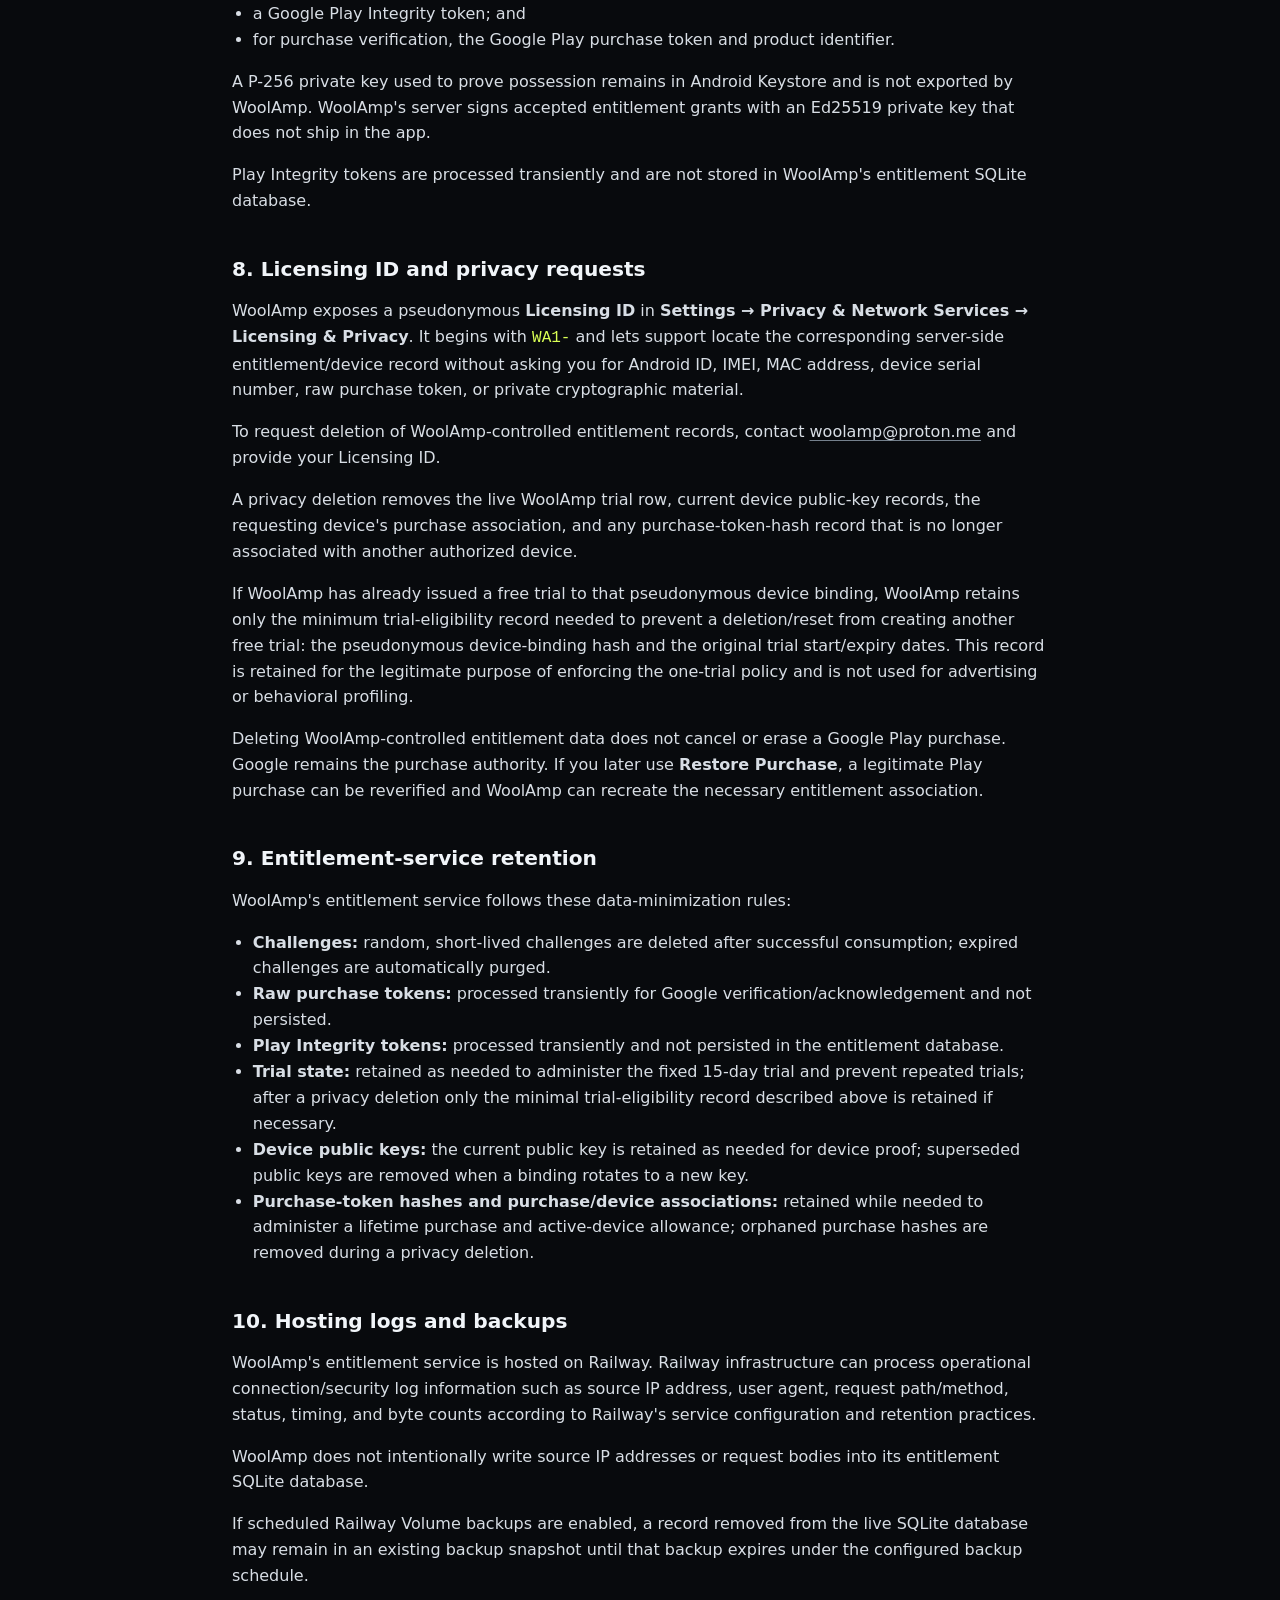
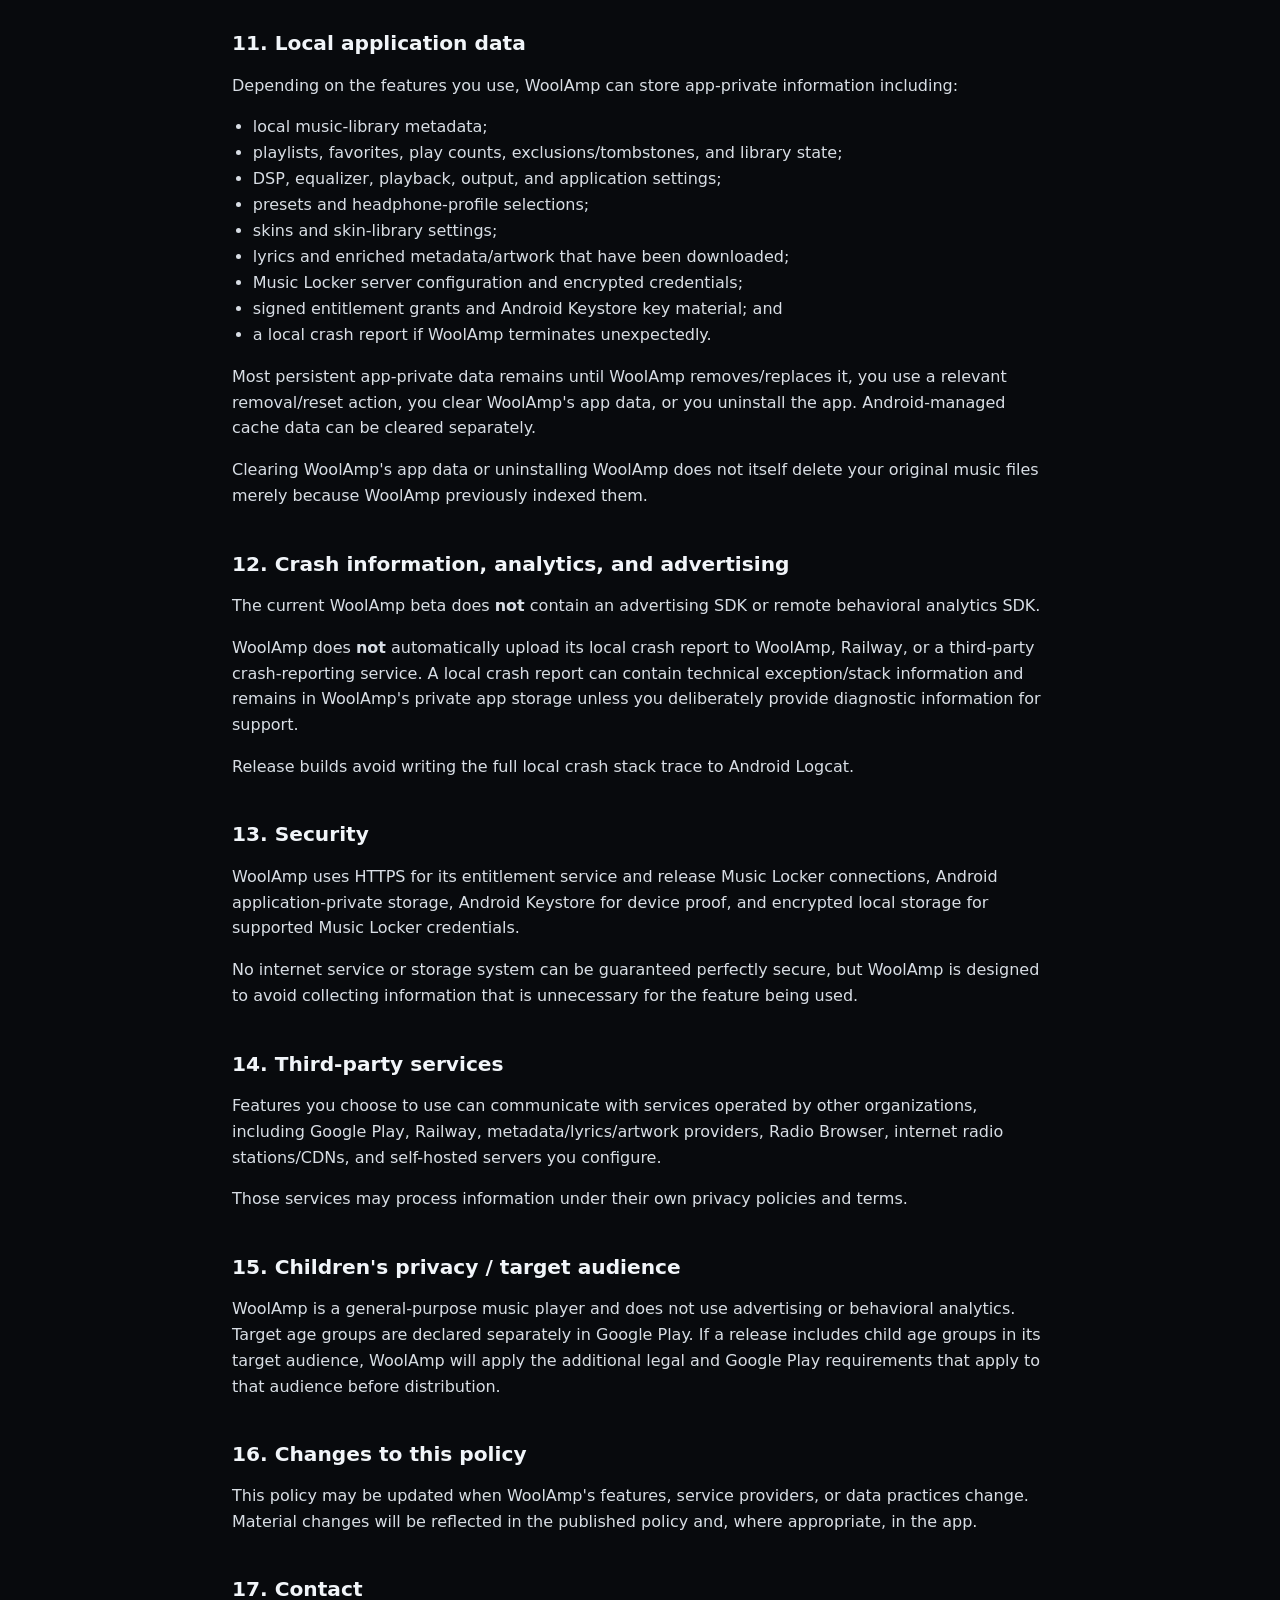
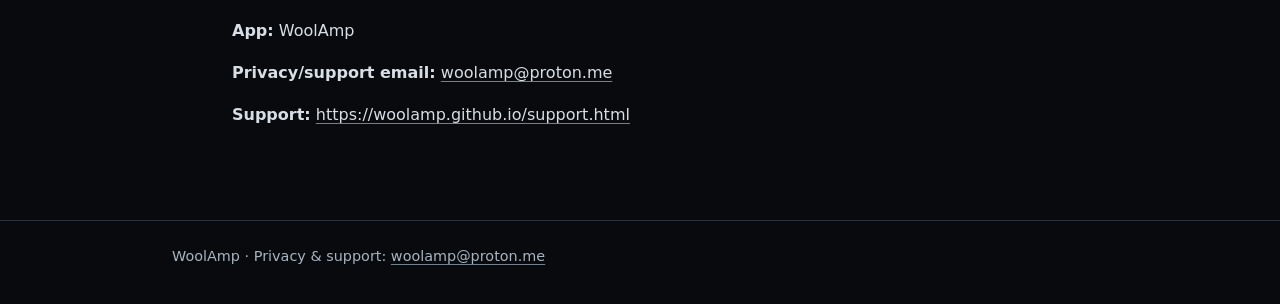
==== commit 8b6b515b: "Constrain WoolAmp header logo size" ====
--- a/privacy-policy.html
+++ b/privacy-policy.html
@@ -6,11 +6,16 @@
 <meta name="description" content="WoolAmp Privacy Policy: local media, optional online services, licensing, retention, deletion, security, and support.">
 <meta name="color-scheme" content="dark">
 <title>WoolAmp Privacy Policy</title>
-<link rel="stylesheet" href="assets/site.css">
+<link rel="stylesheet" href="assets/site.css?v=4">
 </head>
 <body>
 <header class="site-header"><div class="header-inner"><a class="brand brand-logo-link" href="index.html" aria-label="WoolAmp home">
-<img src="assets/woolamp-brand.svg" alt="WoolAmp" class="site-brand-logo">
+<img
+src="assets/woolamp-brand.svg"
+alt="WoolAmp"
+class="site-brand-logo"
+style="display:block;width:120px;height:auto;max-width:120px;"
+>
 </a><nav aria-label="Primary"><a href="index.html">Home</a><a href="privacy-policy.html">Privacy</a><a href="support.html">Support</a></nav></div></header>
 <main class="policy">
 <div class="notice">This page contains no analytics, advertising, cookies, tracking scripts, or external assets.</div>
--- a/assets/site.css
+++ b/assets/site.css
@@ -32,14 +32,15 @@
 
 .site-brand-logo {
     display: block;
-    height: 42px;
+    height: 24px;
     width: auto;
-    max-width: 190px;
+    max-width: 125px;
 }
 
 @media (max-width: 700px) {
     .site-brand-logo {
-        height: 34px;
-        max-width: 150px;
+        height: 21px;
+        width: auto;
+        max-width: 110px;
     }
 }
